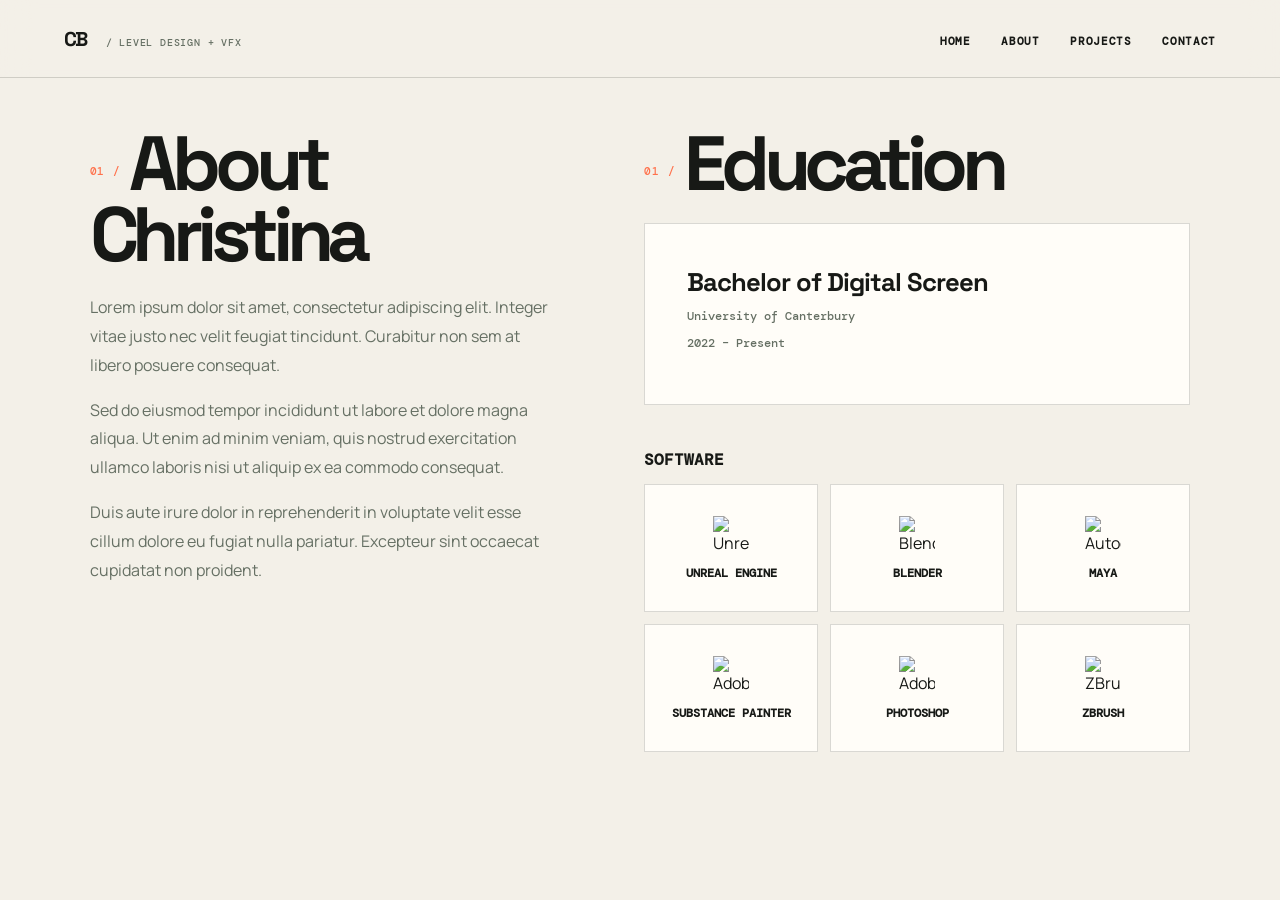
==== about.html @ 434b25e5 "Picture missing" ====
<!doctype html>
<html lang="en">
  <head>
    <meta charset="UTF-8" />
    <meta name="viewport" content="width=device-width, initial-scale=1.0" />
    <link rel="stylesheet" href="styles/portfolio.css" />
    <script src="scripts/portfolio.js" defer></script>
    <title>Christina Bercasio | About</title>
  </head>

  <body>
    <nav>
      <a href="index.html" class="logo">CB</a>
      <input type="checkbox" id="menu-toggle" />
      <label for="menu-toggle" class="menu-icon">
        <span></span>
        <span></span>
        <span></span>
      </label>
      <ul>
        <li><a href="index.html">Home</a></li>
        <li><a href="about.html">About</a></li>
        <li><a href="projects.html">Projects</a></li>
        <li><a href="contact.html">Contact</a></li>
      </ul>
    </nav>

    <!-- ABOUT SECTION -->
    <div class="full-page-section-layout" id="section-about">
      <div class="main-content-layout">
        <!-- The left column introduces Christina and her creative focus. -->
        <div class="descriptive-content-area about-bio reveal-right">
          <h2>About Christina</h2>
          <p>
            Lorem ipsum dolor sit amet, consectetur adipiscing elit. Integer vitae justo nec velit feugiat tincidunt. Curabitur non sem at libero posuere consequat.
          </p>
          <p>
            Sed do eiusmod tempor incididunt ut labore et dolore magna aliqua. Ut enim ad minim veniam, quis nostrud exercitation ullamco laboris nisi ut aliquip ex ea commodo consequat.
          </p>
          <p>
            Duis aute irure dolor in reprehenderit in voluptate velit esse cillum dolore eu fugiat nulla pariatur. Excepteur sint occaecat cupidatat non proident.
          </p>
        </div>

        <!-- The right column keeps Education above the software used in her practice. -->
        <div class="about-details">
          <div class="exp-page-container about-education">
            <h2 class="exp-page-title reveal">Education</h2>
            <div class="exp-page-item animate-on-scroll stagger-1">
              <div class="exp-header-section">
                <div class="exp-company-info">
                  <h2>Bachelor of Digital Screen</h2>
                  <p class="exp-org">University of Canterbury</p>
                  <p class="exp-period">2022 &ndash; Present</p>
                </div>
              </div>
            </div>
          </div>

          <div class="about-software descriptive-content-area reveal-right">
            <h3 class="stats-title about-tools-title">Software</h3>
            <div class="tech-grid about-tools-grid">
            <div class="tech-item animate-on-scroll stagger-1">
              <img src="https://cdn.jsdelivr.net/npm/simple-icons@latest/icons/unrealengine.svg" alt="Unreal Engine logo" />
              <span>Unreal Engine</span>
            </div>
            <div class="tech-item animate-on-scroll stagger-2">
              <img src="https://cdn.jsdelivr.net/npm/simple-icons@latest/icons/blender.svg" alt="Blender logo" />
              <span>Blender</span>
            </div>
            <div class="tech-item animate-on-scroll stagger-3">
              <img src="https://cdn.jsdelivr.net/gh/devicons/devicon/icons/maya/maya-original.svg" alt="Autodesk Maya logo" />
              <span>Maya</span>
            </div>
            <div class="tech-item animate-on-scroll stagger-4">
              <img src="https://www.adobe.com/cc-shared/assets/img/product-icons/svg/substance-3d-painter-64.svg" alt="Adobe Substance 3D Painter logo" />
              <span>Substance Painter</span>
            </div>
            <div class="tech-item animate-on-scroll stagger-5">
              <img src="https://cdn.jsdelivr.net/npm/simple-icons@latest/icons/adobephotoshop.svg" alt="Adobe Photoshop logo" />
              <span>Photoshop</span>
            </div>
            <div class="tech-item animate-on-scroll stagger-6">
              <img src="https://maxonassets.imgix.net/images/Products/ZBrush/ZBrush_Icon-1.svg" alt="ZBrush logo" />
              <span>ZBrush</span>
            </div>
            </div>
          </div>
        </div>
      </div>
    </div>
  </body>
</html>
---- styles/portfolio.css ----
/* These fonts separate expressive headings, readable body copy, and technical labels. */
@import url('https://fonts.googleapis.com/css2?family=DM+Mono:wght@400;500&family=Manrope:wght@400;500;600;700;800&family=Space+Grotesk:wght@400;500;600;700&display=swap');

/* Shared colors and font roles keep every page visually consistent. */
:root {
  --ink: #171916;
  --muted: #667064;
  --paper: #f3f0e8;
  --paper-deep: #e7e1d3;
  --line: rgba(23, 25, 22, 0.16);
  --lime: #c8ee70;
  --ember: #ff714b;
  --white: #fffdf8;
  --display: 'Space Grotesk', sans-serif;
  --body: 'Manrope', sans-serif;
  --mono: 'DM Mono', monospace;
}

* { box-sizing: border-box; }
html { scroll-behavior: smooth; background: var(--paper); }
body { margin: 0; background: var(--paper); color: var(--ink); font-family: var(--body); overflow-x: hidden; }
a { color: inherit; }
img { display: block; max-width: 100%; }

/* The fixed navigation keeps the portfolio identity available on every page. */
nav { height: 78px; padding: 0 clamp(22px, 5vw, 76px); position: fixed; inset: 0 0 auto; z-index: 20; display: flex; align-items: center; justify-content: space-between; background: rgba(243, 240, 232, .88); border-bottom: 1px solid var(--line); backdrop-filter: blur(16px); }
nav .logo { color: var(--ink); font: 700 1.25rem var(--display); letter-spacing: -.08em; text-decoration: none; }
nav .logo::after { content: ' /  LEVEL DESIGN + VFX'; margin-left: 12px; color: var(--muted); font: 500 .62rem var(--mono); letter-spacing: .08em; }
nav ul { display: flex; align-items: center; gap: clamp(16px, 2.4vw, 36px); margin: 0; padding: 0; list-style: none; }
nav ul a { position: relative; color: var(--ink); text-decoration: none; font: 600 .68rem var(--mono); letter-spacing: .06em; text-transform: uppercase; }
nav ul a::after { content: ''; position: absolute; left: 0; right: 100%; bottom: -7px; height: 2px; background: var(--ember); transition: right .25s ease; }
nav ul a:hover::after { right: 0; }
#menu-toggle, .menu-icon { display: none; }

/* Shared page spacing leaves room for the fixed nav and keeps sections readable. */
.full-page-section-layout { min-height: 100vh; width: 100%; padding: 128px clamp(22px, 7vw, 112px) 80px; position: relative; }
.main-content-layout { width: min(1180px, 100%); margin: 0 auto; display: flex; align-items: center; gap: clamp(32px, 7vw, 110px); }

/* The hero image and dark overlay keep the headline legible without hiding the artwork. */
#section-hero { min-height: 100svh; display: flex; align-items: flex-end; padding-bottom: clamp(160px, 23vh, 255px); color: #302047; background: linear-gradient(135deg, #bba2e7 0%, #d2b7f4 34%, #efc3e7 68%, #ffd1d5 100%); }
#section-hero .main-content-layout { align-items: center; }
.hero-copy { flex: 1 1 52%; max-width: 650px; }
.eyebrow, .kicker { color: var(--ember); font: 500 .7rem var(--mono); letter-spacing: .12em; text-transform: uppercase; }
.hero-copy h1 { margin: 18px 0 22px; color: var(--white); font: 700 clamp(3.8rem, 10vw, 9.5rem)/.86 var(--display); letter-spacing: -.09em; text-shadow: 0 3px 18px rgba(48, 32, 71, .22); }
.hero-copy h1 span { color: var(--white); }
.hero-copy p { max-width: 520px; margin: 0; color: rgba(255,253,248,.82); font-size: clamp(1rem, 1.6vw, 1.25rem); line-height: 1.65; }
.hero-meta { display: flex; gap: 12px; flex-wrap: wrap; margin-top: 34px; }
.social-link, .button-link { display: inline-flex; align-items: center; gap: 10px; padding: 13px 17px; border: 1px solid rgba(48, 32, 71, .34); color: #302047; text-decoration: none; font: 500 .68rem var(--mono); letter-spacing: .06em; text-transform: uppercase; background: #f4eee5; box-shadow: 0 6px 16px rgba(48, 32, 71, .12); transition: .25s ease; }
.social-link:hover, .button-link:hover { border-color: #302047; color: #302047; transform: translateY(-3px); background: #fffaf1; box-shadow: 0 9px 20px rgba(48, 32, 71, .18); }
.hero-index { margin-left: auto; padding-bottom: 8px; color: #302047; font: 500 .68rem var(--mono); writing-mode: vertical-rl; letter-spacing: .1em; text-decoration: none; transition: color .25s ease, transform .25s ease; }
.hero-index:hover { color: var(--white); transform: translateY(4px); }
.hero-portrait { flex: 0 1 clamp(280px, 34vw, 470px); aspect-ratio: 4 / 5; display: grid; place-items: center; border: 1px solid rgba(255, 253, 248, .7); background: var(--white); color: var(--muted); font: 500 .68rem var(--mono); letter-spacing: .08em; text-transform: uppercase; }

/* This section turns the homepage scroll into a visual index of the portfolio pages. */
.home-explore { padding: clamp(80px, 12vw, 150px) clamp(22px, 7vw, 112px); background: var(--paper); }
.home-explore-heading { width: min(1180px, 100%); margin: 0 auto 42px; }
.home-explore-heading h2 { margin: 12px 0; color: var(--ink); font: 700 clamp(2.6rem, 6vw, 6rem)/.9 var(--display); letter-spacing: -.08em; }
.home-explore-heading > p:last-child { max-width: 430px; margin: 0; color: var(--muted); line-height: 1.7; }
.home-page-grid { width: min(1180px, 100%); margin: 0 auto; display: grid; grid-template-columns: repeat(12, 1fr); grid-auto-rows: 250px; gap: 14px; }
.home-page-card { position: relative; grid-column: span 4; overflow: hidden; min-width: 0; background: var(--ink); color: var(--white); text-decoration: none; }
.home-page-card-large { grid-column: span 8; grid-row: span 2; }
.home-page-card-wide { grid-column: span 8; }
.home-page-card::after { content: ''; position: absolute; inset: 0; background: linear-gradient(180deg, transparent 30%, rgba(12, 15, 11, .9)); }
.home-page-card img { width: 100%; height: 100%; object-fit: cover; transition: transform .6s cubic-bezier(.2, .7, .2, 1), filter .3s ease; }
.home-page-card:hover img { transform: scale(1.06); filter: saturate(1.12); }
.home-page-card-copy { position: absolute; right: 24px; bottom: 22px; left: 24px; z-index: 1; display: flex; flex-direction: column; gap: 5px; }
.home-page-card-copy small, .home-page-card-copy em { color: var(--lime); font: 500 .64rem var(--mono); letter-spacing: .08em; text-transform: uppercase; font-style: normal; }
.home-page-card-copy strong { font: 700 clamp(1.5rem, 3vw, 3.2rem)/.95 var(--display); letter-spacing: -.06em; }
.home-page-card-copy em { color: rgba(255,253,248,.72); }

#section-about, #section-tech-stack, #section-contact, #section-projects { background: var(--paper); }
#section-about .main-content-layout { align-items: flex-start; }
.descriptive-content-area { width: min(760px, 100%); }
.descriptive-content-area h2, .exp-page-title, .main-title { margin: 0 0 24px; color: var(--ink); font: 700 clamp(2.5rem, 6vw, 5.8rem)/.92 var(--display); letter-spacing: -.08em; }
.descriptive-content-area p { max-width: 680px; color: var(--muted); font-size: 1rem; line-height: 1.8; }
.descriptive-content-area h2::before, .exp-page-title::before, .main-title::before { content: '01 / '; color: var(--ember); font: 500 .7rem var(--mono); letter-spacing: .08em; vertical-align: middle; }
.exp-page-container, .contact-container { width: min(1080px, 100%); margin: 0 auto; }
.exp-page-item, .project-item, .tech-item, .contact-methods { background: var(--white); border: 1px solid var(--line); }
.exp-page-item, .project-item { padding: clamp(22px, 4vw, 42px); margin-top: 18px; }
.exp-company-info h2, .project-header h3 { margin: 0 0 9px; font: 700 clamp(1.25rem, 2vw, 2rem) var(--display); letter-spacing: -.04em; }
.exp-org, .exp-period, .exp-location, .project-meta, .project-link, .project-link-disabled { color: var(--muted); font: 500 .72rem var(--mono); }
.exp-list, .project-list { padding-left: 18px; color: var(--muted); line-height: 1.75; }
.project-image-container { max-height: 370px; overflow: hidden; margin: -42px -42px 28px; }
.project-image { width: 100%; height: 370px; object-fit: cover; }
.project-link { color: var(--ember); text-decoration: none; }
.project-skills { display: flex; flex-wrap: wrap; gap: 8px; margin-top: 22px; }
.skill-badge { padding: 7px 10px; background: var(--paper-deep); color: var(--ink); font: 500 .62rem var(--mono); text-transform: uppercase; }
.tabs-container { display: flex; gap: 8px; margin: 30px 0 22px; border-bottom: 1px solid var(--line); }
.tab-btn { padding: 12px 0; margin-right: 22px; border: 0; border-bottom: 2px solid transparent; background: transparent; color: var(--muted); cursor: pointer; font: 500 .7rem var(--mono); text-transform: uppercase; }
.tab-btn.active { border-color: var(--ember); color: var(--ink); }
.tab-content { display: none; }
.tab-content.active { display: block; }

/* Tool cards use a shared grid so the About and Toolkit pages stay aligned. */
.tech-grid { display: grid; grid-template-columns: repeat(auto-fit, minmax(150px, 1fr)); gap: 12px; }
.tech-item { min-height: 150px; padding: 20px; display: flex; flex-direction: column; justify-content: center; align-items: center; gap: 14px; text-align: center; }
.tech-item img { width: 42px; height: 42px; object-fit: contain; }
.tech-item span { font: 600 .72rem var(--mono); text-transform: uppercase; }
.about-tools-title { margin: 34px 0 14px; }
.toolkit-heading { margin: 34px 0 14px; }
.about-tools-grid { grid-template-columns: repeat(3, minmax(0, 1fr)); }
.about-tools-grid .tech-item { min-height: 128px; padding: 14px 10px; }
.about-tools-grid .tech-item img { width: 36px; height: 36px; }
.about-bio { flex: 1 1 46%; max-width: 560px; margin: 0; }
.about-details { flex: 1 1 54%; min-width: 0; }
.about-education { width: 100%; }
.about-software { width: 100%; margin-top: 44px; }
.contact-container { text-align: left; }
.contact-methods { display: flex; flex-wrap: wrap; gap: 18px; padding: 20px; margin: 28px 0; }
.method-item { display: flex; align-items: center; gap: 10px; }
.method-item a { color: var(--ink); text-decoration: none; font: 500 .74rem var(--mono); }
.contact-icon { width: 20px; height: 20px; color: var(--ember); }
.stats-title { color: var(--ink); font: 600 1rem var(--mono); text-transform: uppercase; }

/* The gallery gives the project images the visual priority they deserve. */
.gallery-container { width: min(1180px, 100%); margin: 0 auto; }
.gallery-heading { max-width: 760px; margin-bottom: 42px; }
.gallery-heading .exp-page-title { margin-bottom: 18px; }
.gallery-intro { max-width: 590px; margin: 0; color: var(--muted); line-height: 1.75; }
.project-gallery { display: grid; grid-template-columns: repeat(12, 1fr); grid-auto-rows: 220px; gap: 14px; }
.gallery-card { position: relative; min-width: 0; padding: 0; overflow: hidden; border: 0; background: var(--ink); cursor: pointer; text-align: left; }
.gallery-card::after { content: ''; position: absolute; inset: 0; background: linear-gradient(180deg, transparent 48%, rgba(12, 15, 11, .82)); transition: background .3s ease; }
.gallery-card:hover::after { background: linear-gradient(180deg, rgba(200, 238, 112, .08), rgba(12, 15, 11, .86)); }
.gallery-card img { width: 100%; height: 100%; object-fit: cover; transition: transform .6s cubic-bezier(.2, .7, .2, 1), filter .3s ease; }
.gallery-card:hover img { transform: scale(1.06); filter: saturate(1.12); }
.gallery-card-wide { grid-column: span 7; }
.gallery-card-tall { grid-column: span 5; grid-row: span 2; }
.gallery-card-standard { grid-column: span 7; }
.gallery-card-label { position: absolute; right: 20px; bottom: 18px; left: 20px; z-index: 1; color: var(--white); font: 500 .72rem var(--mono); letter-spacing: .06em; text-transform: uppercase; }
.kingdom-card { grid-column: 1 / -1; display: grid; grid-template-columns: 1.15fr 1fr 1fr; grid-template-rows: 220px 220px; gap: 5px; padding: 5px; }
.kingdom-card::after { z-index: 2; pointer-events: none; }
.kingdom-image { display: block; min-width: 0; min-height: 0; overflow: hidden; }
.kingdom-image img { width: 100%; height: 100%; object-fit: cover; }
.kingdom-image-one { grid-row: span 2; }
.kingdom-image-four { grid-column: span 2; }
.kingdom-card .gallery-card-label { bottom: 24px; }
.gallery-modal[hidden] { display: none; }
.gallery-modal { position: fixed; inset: 0; z-index: 50; display: grid; place-items: center; padding: 24px; }
.gallery-modal-backdrop { position: absolute; inset: 0; background: rgba(15, 18, 14, .78); backdrop-filter: blur(8px); }
.gallery-modal-card { position: relative; z-index: 1; display: grid; grid-template-columns: minmax(0, 1.4fr) minmax(240px, .6fr); width: min(1080px, 100%); max-height: min(760px, 90vh); overflow: auto; background: var(--white); box-shadow: 0 24px 80px rgba(0, 0, 0, .3); animation: modal-rise .35s ease-out both; }
.gallery-carousel { position: relative; min-height: 380px; background: var(--ink); }
.gallery-carousel > img { width: 100%; height: 100%; min-height: 380px; object-fit: cover; }
.carousel-image-changing { animation: carousel-slide .42s ease both; }
.gallery-carousel-control { position: absolute; top: 50%; z-index: 2; display: grid; width: 42px; height: 42px; place-items: center; border: 1px solid rgba(255, 253, 248, .6); background: rgba(15, 18, 14, .6); color: var(--white); cursor: pointer; font-size: 1.4rem; transform: translateY(-50%); transition: background .2s ease, color .2s ease; }
.gallery-carousel-control:hover { background: var(--lime); color: var(--ink); }
.gallery-carousel-prev { left: 18px; }
.gallery-carousel-next { right: 18px; }
.gallery-carousel-counter { position: absolute; right: 18px; bottom: 16px; left: 18px; z-index: 2; color: var(--white); font: 500 .68rem var(--mono); text-align: center; }
.gallery-modal-copy { align-self: center; padding: 42px; }
.gallery-modal-copy h2 { margin: 14px 0; color: var(--ink); font: 700 clamp(2rem, 4vw, 3.8rem)/.95 var(--display); letter-spacing: -.07em; }
.gallery-modal-copy p:last-child { color: var(--muted); line-height: 1.8; }
.gallery-modal-close { position: absolute; top: 14px; right: 16px; z-index: 2; width: 38px; height: 38px; border: 1px solid var(--line); background: rgba(255, 253, 248, .9); color: var(--ink); cursor: pointer; font-size: 1.6rem; line-height: 1; }
@keyframes modal-rise { from { opacity: 0; transform: translateY(18px) scale(.98); } to { opacity: 1; transform: none; } }
@keyframes carousel-slide { from { opacity: .2; transform: translateX(24px) scale(.98); } to { opacity: 1; transform: translateX(0) scale(1); } }

@media (prefers-reduced-motion: reduce) {
  .carousel-image-changing { animation: none; }
}

/* Content starts subtly hidden, then becomes visible when JavaScript adds .active. */
.animate-on-scroll, [class*='reveal'] { opacity: 0; transform: translateY(18px); transition: opacity .65s ease, transform .65s ease; }
.animate-on-scroll.active, [class*='reveal'].active { opacity: 1; transform: none; }
.fade-in-up { animation: rise .8s .15s both ease-out; }
@keyframes rise { from { opacity: 0; transform: translateY(22px); } to { opacity: 1; transform: none; } }

/* On small screens the nav becomes a menu and dense grids become easier to scan. */
@media (max-width: 760px) {
  nav { height: 68px; }
  nav .logo::after { content: ' / LEVEL DESIGN\A + VISUAL EFFECTS ARTIST'; display: inline-block; margin-left: 8px; color: var(--muted); font: 500 .48rem/1.35 var(--mono); letter-spacing: .04em; vertical-align: middle; white-space: pre; }
  .menu-icon { display: flex; flex-direction: column; gap: 5px; cursor: pointer; }
  .menu-icon span { width: 25px; height: 2px; background: var(--ink); transition: transform .3s ease, opacity .2s ease; }
  nav ul { position: absolute; top: 68px; left: 0; right: 0; display: flex; flex-direction: column; align-items: flex-start; gap: 0; max-height: 0; padding: 0 22px; overflow: hidden; background: var(--paper); border-bottom: 1px solid transparent; opacity: 0; transform: translateY(-12px); transition: max-height .4s ease, padding .4s ease, opacity .3s ease, transform .4s ease, border-color .3s ease; }
  nav ul li { width: 100%; padding: 10px 0; opacity: 0; transform: translateY(-8px); transition: opacity .25s ease, transform .25s ease; }
  nav ul li:nth-child(1) { transition-delay: .04s; }
  nav ul li:nth-child(2) { transition-delay: .08s; }
  nav ul li:nth-child(3) { transition-delay: .12s; }
  nav ul li:nth-child(4) { transition-delay: .16s; }
  #menu-toggle:checked ~ .menu-icon span:nth-child(1) { transform: translateY(7px) rotate(45deg); }
  #menu-toggle:checked ~ .menu-icon span:nth-child(2) { opacity: 0; }
  #menu-toggle:checked ~ .menu-icon span:nth-child(3) { transform: translateY(-7px) rotate(-45deg); }
  #menu-toggle:checked ~ ul { max-height: 360px; padding: 20px 22px 26px; border-color: var(--line); opacity: 1; transform: translateY(0); }
  #menu-toggle:checked ~ ul li { opacity: 1; transform: translateY(0); }
  .full-page-section-layout { padding: 106px 22px 54px; }
  #section-hero { padding-bottom: 140px; background-position: 64% center; }
  #section-hero .main-content-layout { align-items: flex-start; }
  .main-content-layout { flex-direction: column; align-items: flex-start; }
  #section-about .main-content-layout { flex-direction: column; }
  .about-bio, .about-details { width: 100%; max-width: none; }
  .hero-copy h1 { font-size: clamp(3.5rem, 17vw, 6rem); }
  .hero-portrait { width: min(100%, 340px); align-self: center; }
  .hero-index { display: inline-block; margin: 24px 0 0; padding: 0; writing-mode: horizontal-tb; }
  .home-explore { padding-top: 80px; }
  .home-page-grid { grid-template-columns: 1fr 1fr; grid-auto-rows: 190px; }
  .home-page-card, .home-page-card-large, .home-page-card-wide { grid-column: span 2; grid-row: span 1; }
  .home-page-card-copy { right: 18px; bottom: 17px; left: 18px; }
  .about-tools-grid { grid-template-columns: repeat(2, minmax(0, 1fr)); width: 100%; }
  .project-gallery { grid-template-columns: 1fr 1fr; grid-auto-rows: 170px; }
  .kingdom-card { grid-template-columns: 1fr 1fr; grid-template-rows: 170px 170px 170px; }
  .kingdom-image-one { grid-row: span 2; }
  .kingdom-image-four { grid-column: span 2; }
  .gallery-modal-card { grid-template-columns: 1fr; max-height: 90vh; }
  .gallery-carousel { min-height: 230px; }
  .gallery-carousel > img { min-height: 230px; max-height: 48vh; }
  .gallery-modal-copy { padding: 26px; }
  .project-image-container { margin: -22px -22px 24px; }
  .project-image { height: 230px; }
  .exp-page-item, .project-item { padding: 22px; }
}

/* Mobile entrance motion keeps the hero feeling intentional without changing desktop layout. */
@media (max-width: 760px) and (prefers-reduced-motion: no-preference) {
  .hero-portrait { animation: mobile-rise .7s .08s both ease-out; }
  .hero-copy { animation: mobile-rise .7s .18s both ease-out; }
  .hero-index { animation: mobile-rise .7s .34s both ease-out; }
  @keyframes mobile-rise {
    from { opacity: 0; transform: translateY(18px); }
    to { opacity: 1; transform: none; }
  }
}
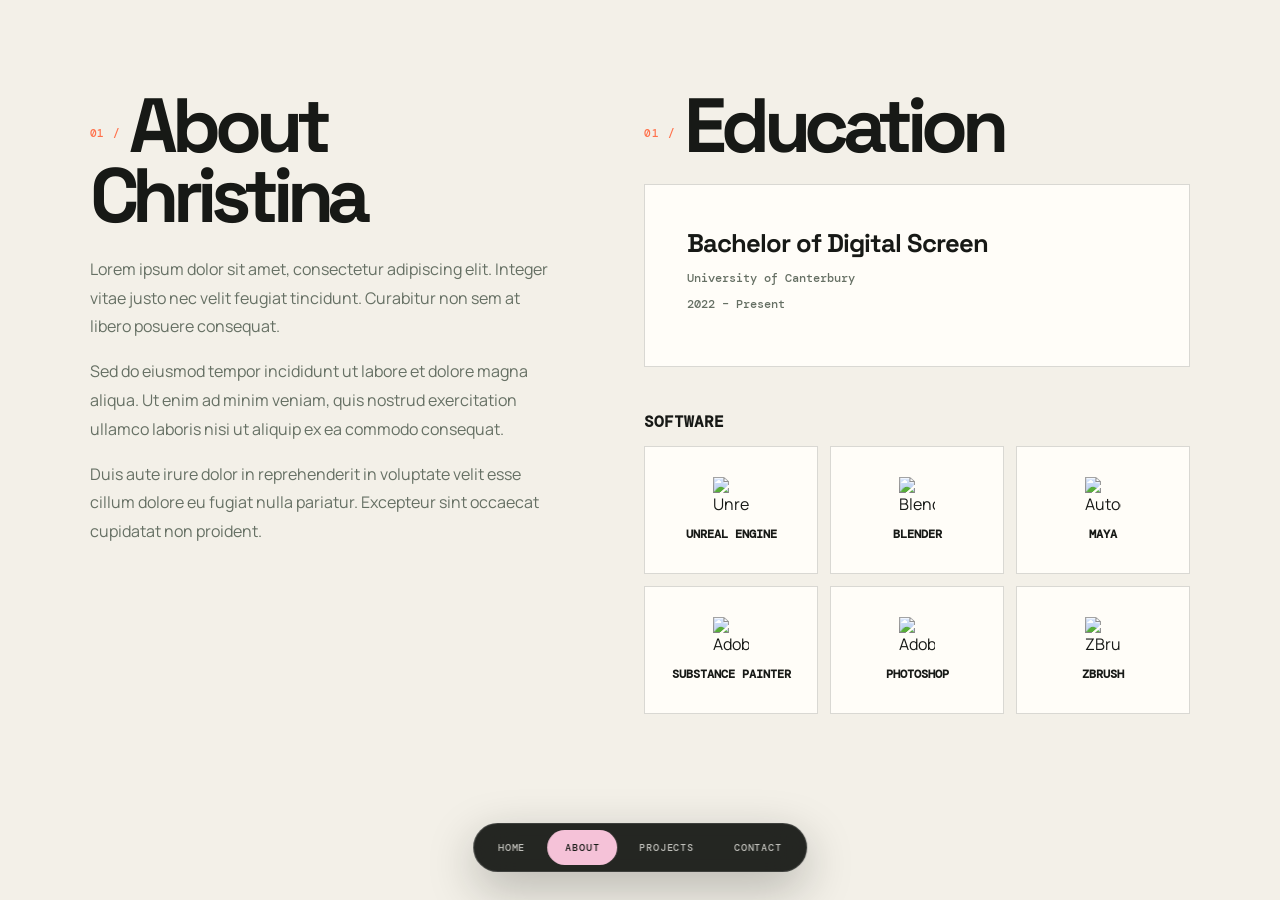
==== commit 237c255c: "REDESIGN THE NAVIGATION" ====
--- a/about.html
+++ b/about.html
@@ -9,23 +9,6 @@
   </head>
 
   <body>
-    <nav>
-      <a href="index.html" class="logo">CB</a>
-      <input type="checkbox" id="menu-toggle" />
-      <label for="menu-toggle" class="menu-icon">
-        <span></span>
-        <span></span>
-        <span></span>
-      </label>
-      <ul>
-        <li><a href="index.html">Home</a></li>
-        <li><a href="about.html">About</a></li>
-        <li><a href="projects.html">Projects</a></li>
-        <li><a href="contact.html">Contact</a></li>
-      </ul>
-    </nav>
-
-    <!-- ABOUT SECTION -->
     <div class="full-page-section-layout" id="section-about">
       <div class="main-content-layout">
         <!-- The left column introduces Christina and her creative focus. -->
@@ -89,5 +72,12 @@
         </div>
       </div>
     </div>
+
+    <nav class="bottom-nav" aria-label="Primary navigation">
+      <a href="index.html">Home</a>
+      <a href="about.html" class="is-active" aria-current="page">About</a>
+      <a href="projects.html">Projects</a>
+      <a href="contact.html">Contact</a>
+    </nav>
   </body>
 </html>
--- a/styles/portfolio.css
+++ b/styles/portfolio.css
@@ -9,6 +9,7 @@
   --paper-deep: #e7e1d3;
   --line: rgba(23, 25, 22, 0.16);
   --lime: #c8ee70;
+  --blush: #f5c2d8;
   --ember: #ff714b;
   --white: #fffdf8;
   --display: 'Space Grotesk', sans-serif;
@@ -22,18 +23,15 @@
 a { color: inherit; }
 img { display: block; max-width: 100%; }
 
-/* The fixed navigation keeps the portfolio identity available on every page. */
-nav { height: 78px; padding: 0 clamp(22px, 5vw, 76px); position: fixed; inset: 0 0 auto; z-index: 20; display: flex; align-items: center; justify-content: space-between; background: rgba(243, 240, 232, .88); border-bottom: 1px solid var(--line); backdrop-filter: blur(16px); }
-nav .logo { color: var(--ink); font: 700 1.25rem var(--display); letter-spacing: -.08em; text-decoration: none; }
-nav .logo::after { content: ' /  LEVEL DESIGN + VFX'; margin-left: 12px; color: var(--muted); font: 500 .62rem var(--mono); letter-spacing: .08em; }
-nav ul { display: flex; align-items: center; gap: clamp(16px, 2.4vw, 36px); margin: 0; padding: 0; list-style: none; }
-nav ul a { position: relative; color: var(--ink); text-decoration: none; font: 600 .68rem var(--mono); letter-spacing: .06em; text-transform: uppercase; }
-nav ul a::after { content: ''; position: absolute; left: 0; right: 100%; bottom: -7px; height: 2px; background: var(--ember); transition: right .25s ease; }
-nav ul a:hover::after { right: 0; }
-#menu-toggle, .menu-icon { display: none; }
+/* Floating navigation sits at the bottom center so the artwork stays unobstructed. */
+.bottom-nav { position: fixed; bottom: clamp(16px, 3vw, 28px); left: 50%; z-index: 40; display: flex; align-items: center; gap: 4px; padding: 6px; background: rgba(23, 25, 22, .94); border: 1px solid rgba(255, 253, 248, .12); border-radius: 999px; box-shadow: 0 16px 48px rgba(23, 25, 22, .28); backdrop-filter: blur(18px); transform: translateX(-50%); }
+.bottom-nav a { padding: 11px 18px; border-radius: 999px; color: rgba(255, 253, 248, .72); text-decoration: none; font: 500 .64rem var(--mono); letter-spacing: .08em; text-transform: uppercase; transition: background .22s ease, color .22s ease; }
+.bottom-nav a:hover { color: var(--white); background: rgba(255, 253, 248, .08); }
+.bottom-nav a.is-active, .bottom-nav a.is-active:hover { background: var(--blush); color: var(--ink); }
+.bottom-nav a:focus-visible { outline: 2px solid var(--blush); outline-offset: 3px; }
 
 /* Shared page spacing leaves room for the fixed nav and keeps sections readable. */
-.full-page-section-layout { min-height: 100vh; width: 100%; padding: 128px clamp(22px, 7vw, 112px) 80px; position: relative; }
+.full-page-section-layout { min-height: 100vh; width: 100%; padding: clamp(56px, 7vw, 104px) clamp(22px, 7vw, 112px) 140px; position: relative; }
 .main-content-layout { width: min(1180px, 100%); margin: 0 auto; display: flex; align-items: center; gap: clamp(32px, 7vw, 110px); }
 
 /* The hero image and dark overlay keep the headline legible without hiding the artwork. */
@@ -44,15 +42,12 @@
 .hero-copy h1 { margin: 18px 0 22px; color: var(--white); font: 700 clamp(3.8rem, 10vw, 9.5rem)/.86 var(--display); letter-spacing: -.09em; text-shadow: 0 3px 18px rgba(48, 32, 71, .22); }
 .hero-copy h1 span { color: var(--white); }
 .hero-copy p { max-width: 520px; margin: 0; color: rgba(255,253,248,.82); font-size: clamp(1rem, 1.6vw, 1.25rem); line-height: 1.65; }
-.hero-meta { display: flex; gap: 12px; flex-wrap: wrap; margin-top: 34px; }
-.social-link, .button-link { display: inline-flex; align-items: center; gap: 10px; padding: 13px 17px; border: 1px solid rgba(48, 32, 71, .34); color: #302047; text-decoration: none; font: 500 .68rem var(--mono); letter-spacing: .06em; text-transform: uppercase; background: #f4eee5; box-shadow: 0 6px 16px rgba(48, 32, 71, .12); transition: .25s ease; }
-.social-link:hover, .button-link:hover { border-color: #302047; color: #302047; transform: translateY(-3px); background: #fffaf1; box-shadow: 0 9px 20px rgba(48, 32, 71, .18); }
 .hero-index { margin-left: auto; padding-bottom: 8px; color: #302047; font: 500 .68rem var(--mono); writing-mode: vertical-rl; letter-spacing: .1em; text-decoration: none; transition: color .25s ease, transform .25s ease; }
 .hero-index:hover { color: var(--white); transform: translateY(4px); }
 .hero-portrait { flex: 0 1 clamp(280px, 34vw, 470px); aspect-ratio: 4 / 5; display: grid; place-items: center; border: 1px solid rgba(255, 253, 248, .7); background: var(--white); color: var(--muted); font: 500 .68rem var(--mono); letter-spacing: .08em; text-transform: uppercase; }
 
 /* This section turns the homepage scroll into a visual index of the portfolio pages. */
-.home-explore { padding: clamp(80px, 12vw, 150px) clamp(22px, 7vw, 112px); background: var(--paper); }
+.home-explore { padding: clamp(80px, 12vw, 150px) clamp(22px, 7vw, 112px) 140px; background: var(--paper); }
 .home-explore-heading { width: min(1180px, 100%); margin: 0 auto 42px; }
 .home-explore-heading h2 { margin: 12px 0; color: var(--ink); font: 700 clamp(2.6rem, 6vw, 6rem)/.9 var(--display); letter-spacing: -.08em; }
 .home-explore-heading > p:last-child { max-width: 430px; margin: 0; color: var(--muted); line-height: 1.7; }
@@ -127,13 +122,18 @@
 .gallery-card-tall { grid-column: span 5; grid-row: span 2; }
 .gallery-card-standard { grid-column: span 7; }
 .gallery-card-label { position: absolute; right: 20px; bottom: 18px; left: 20px; z-index: 1; color: var(--white); font: 500 .72rem var(--mono); letter-spacing: .06em; text-transform: uppercase; }
-.kingdom-card { grid-column: 1 / -1; display: grid; grid-template-columns: 1.15fr 1fr 1fr; grid-template-rows: 220px 220px; gap: 5px; padding: 5px; }
-.kingdom-card::after { z-index: 2; pointer-events: none; }
-.kingdom-image { display: block; min-width: 0; min-height: 0; overflow: hidden; }
-.kingdom-image img { width: 100%; height: 100%; object-fit: cover; }
-.kingdom-image-one { grid-row: span 2; }
-.kingdom-image-four { grid-column: span 2; }
-.kingdom-card .gallery-card-label { bottom: 24px; }
+.kingdom-card { grid-column: 1 / -1; display: grid; grid-template-columns: .82fr 1.18fr; min-height: 430px; padding: 0; border: 1px solid rgba(23, 25, 22, .18); background: #e7e1d3; cursor: pointer; transition: transform .35s ease, box-shadow .35s ease; }
+.kingdom-card:hover { transform: translateY(-5px); box-shadow: 12px 14px 0 rgba(107, 49, 94, .16); }
+.kingdom-card::after { z-index: 2; pointer-events: none; background: linear-gradient(180deg, transparent 38%, rgba(23, 25, 22, .2)); }
+.kingdom-card::after { display: none; }
+.kingdom-feature-image { grid-column: 2; display: block; min-width: 0; overflow: hidden; }
+.kingdom-feature-image img { width: 100%; height: 100%; object-fit: cover; transition: transform .6s cubic-bezier(.2, .7, .2, 1); }
+.kingdom-card:hover .kingdom-feature-image img { transform: scale(1.04); }
+.kingdom-card-info { position: static; grid-column: 1; grid-row: 1; display: flex; min-width: 0; flex-direction: column; align-items: flex-start; justify-content: center; gap: 14px; padding: clamp(26px, 5vw, 64px); background: #e7e1d3; color: #302047; text-align: left; transform: none; pointer-events: none; box-shadow: none; }
+.kingdom-card-info > span { color: #a34f68; font: 500 .62rem var(--mono); letter-spacing: .12em; }
+.kingdom-card-info strong { font: 700 clamp(2.2rem, 5vw, 5.2rem)/.86 var(--display); letter-spacing: -.08em; }
+.kingdom-card-info em { display: inline-flex; gap: 8px; align-items: center; color: var(--muted); font: 500 .64rem var(--mono); letter-spacing: .08em; text-transform: uppercase; font-style: normal; }
+.kingdom-card-info b { display: grid; width: 20px; height: 20px; place-items: center; border: 1px solid var(--line); font-size: .9rem; font-weight: 400; }
 .gallery-modal[hidden] { display: none; }
 .gallery-modal { position: fixed; inset: 0; z-index: 50; display: grid; place-items: center; padding: 24px; }
 .gallery-modal-backdrop { position: absolute; inset: 0; background: rgba(15, 18, 14, .78); backdrop-filter: blur(8px); }
@@ -165,22 +165,7 @@
 
 /* On small screens the nav becomes a menu and dense grids become easier to scan. */
 @media (max-width: 760px) {
-  nav { height: 68px; }
-  nav .logo::after { content: ' / LEVEL DESIGN\A + VISUAL EFFECTS ARTIST'; display: inline-block; margin-left: 8px; color: var(--muted); font: 500 .48rem/1.35 var(--mono); letter-spacing: .04em; vertical-align: middle; white-space: pre; }
-  .menu-icon { display: flex; flex-direction: column; gap: 5px; cursor: pointer; }
-  .menu-icon span { width: 25px; height: 2px; background: var(--ink); transition: transform .3s ease, opacity .2s ease; }
-  nav ul { position: absolute; top: 68px; left: 0; right: 0; display: flex; flex-direction: column; align-items: flex-start; gap: 0; max-height: 0; padding: 0 22px; overflow: hidden; background: var(--paper); border-bottom: 1px solid transparent; opacity: 0; transform: translateY(-12px); transition: max-height .4s ease, padding .4s ease, opacity .3s ease, transform .4s ease, border-color .3s ease; }
-  nav ul li { width: 100%; padding: 10px 0; opacity: 0; transform: translateY(-8px); transition: opacity .25s ease, transform .25s ease; }
-  nav ul li:nth-child(1) { transition-delay: .04s; }
-  nav ul li:nth-child(2) { transition-delay: .08s; }
-  nav ul li:nth-child(3) { transition-delay: .12s; }
-  nav ul li:nth-child(4) { transition-delay: .16s; }
-  #menu-toggle:checked ~ .menu-icon span:nth-child(1) { transform: translateY(7px) rotate(45deg); }
-  #menu-toggle:checked ~ .menu-icon span:nth-child(2) { opacity: 0; }
-  #menu-toggle:checked ~ .menu-icon span:nth-child(3) { transform: translateY(-7px) rotate(-45deg); }
-  #menu-toggle:checked ~ ul { max-height: 360px; padding: 20px 22px 26px; border-color: var(--line); opacity: 1; transform: translateY(0); }
-  #menu-toggle:checked ~ ul li { opacity: 1; transform: translateY(0); }
-  .full-page-section-layout { padding: 106px 22px 54px; }
+  .full-page-section-layout { padding: 64px 22px 120px; }
   #section-hero { padding-bottom: 140px; background-position: 64% center; }
   #section-hero .main-content-layout { align-items: flex-start; }
   .main-content-layout { flex-direction: column; align-items: flex-start; }
@@ -195,9 +180,10 @@
   .home-page-card-copy { right: 18px; bottom: 17px; left: 18px; }
   .about-tools-grid { grid-template-columns: repeat(2, minmax(0, 1fr)); width: 100%; }
   .project-gallery { grid-template-columns: 1fr 1fr; grid-auto-rows: 170px; }
-  .kingdom-card { grid-template-columns: 1fr 1fr; grid-template-rows: 170px 170px 170px; }
-  .kingdom-image-one { grid-row: span 2; }
-  .kingdom-image-four { grid-column: span 2; }
+  .kingdom-card { grid-template-columns: 1fr; min-height: 0; }
+  .kingdom-card-info { grid-column: 1; grid-row: 1; min-height: 250px; padding: 28px 24px; }
+  .kingdom-feature-image { grid-column: 1; grid-row: 2; height: 250px; }
+  .kingdom-card-info strong { font-size: clamp(1.7rem, 9vw, 3rem); }
   .gallery-modal-card { grid-template-columns: 1fr; max-height: 90vh; }
   .gallery-carousel { min-height: 230px; }
   .gallery-carousel > img { min-height: 230px; max-height: 48vh; }
@@ -205,6 +191,8 @@
   .project-image-container { margin: -22px -22px 24px; }
   .project-image { height: 230px; }
   .exp-page-item, .project-item { padding: 22px; }
+  .bottom-nav { right: 14px; bottom: 14px; left: 14px; justify-content: space-between; transform: none; }
+  .bottom-nav a { flex: 1; padding: 11px 6px; text-align: center; font-size: .58rem; letter-spacing: .06em; }
 }
 
 /* Mobile entrance motion keeps the hero feeling intentional without changing desktop layout. */
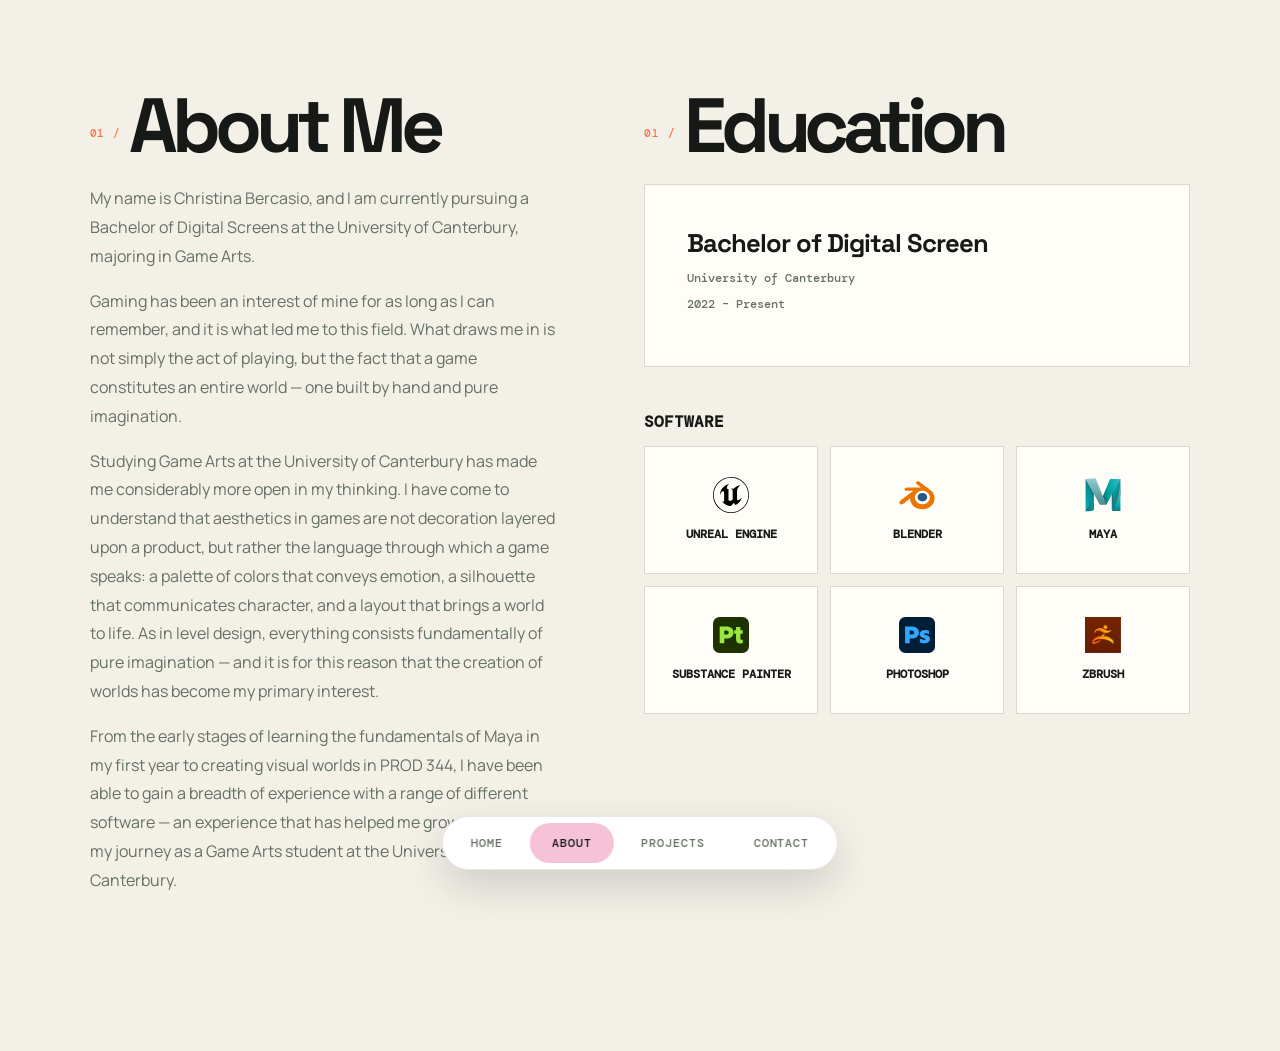
==== commit 561ce8a9: "Latest" ====
--- a/about.html
+++ b/about.html
@@ -13,15 +13,18 @@
       <div class="main-content-layout">
         <!-- The left column introduces Christina and her creative focus. -->
         <div class="descriptive-content-area about-bio reveal-right">
-          <h2>About Christina</h2>
+          <h2>About Me</h2>
           <p>
-            Lorem ipsum dolor sit amet, consectetur adipiscing elit. Integer vitae justo nec velit feugiat tincidunt. Curabitur non sem at libero posuere consequat.
+            My name is Christina Bercasio, and I am currently pursuing a Bachelor of Digital Screens at the University of Canterbury, majoring in Game Arts.
           </p>
           <p>
-            Sed do eiusmod tempor incididunt ut labore et dolore magna aliqua. Ut enim ad minim veniam, quis nostrud exercitation ullamco laboris nisi ut aliquip ex ea commodo consequat.
+            Gaming has been an interest of mine for as long as I can remember, and it is what led me to this field. What draws me in is not simply the act of playing, but the fact that a game constitutes an entire world — one built by hand and pure imagination.
           </p>
           <p>
-            Duis aute irure dolor in reprehenderit in voluptate velit esse cillum dolore eu fugiat nulla pariatur. Excepteur sint occaecat cupidatat non proident.
+            Studying Game Arts at the University of Canterbury has made me considerably more open in my thinking. I have come to understand that aesthetics in games are not decoration layered upon a product, but rather the language through which a game speaks: a palette of colors that conveys emotion, a silhouette that communicates character, and a layout that brings a world to life. As in level design, everything consists fundamentally of pure imagination — and it is for this reason that the creation of worlds has become my primary interest.
+          </p>
+          <p>
+            From the early stages of learning the fundamentals of Maya in my first year to creating visual worlds in PROD 344, I have been able to gain a breadth of experience with a range of different software — an experience that has helped me grow throughout my journey as a Game Arts student at the University of Canterbury.
           </p>
         </div>
 
@@ -40,33 +43,33 @@
             </div>
           </div>
 
-          <div class="about-software descriptive-content-area reveal-right">
+          <div class="about-software descriptive-content-area">
             <h3 class="stats-title about-tools-title">Software</h3>
             <div class="tech-grid about-tools-grid">
-            <div class="tech-item animate-on-scroll stagger-1">
-              <img src="https://cdn.jsdelivr.net/npm/simple-icons@latest/icons/unrealengine.svg" alt="Unreal Engine logo" />
-              <span>Unreal Engine</span>
-            </div>
-            <div class="tech-item animate-on-scroll stagger-2">
-              <img src="https://cdn.jsdelivr.net/npm/simple-icons@latest/icons/blender.svg" alt="Blender logo" />
-              <span>Blender</span>
-            </div>
-            <div class="tech-item animate-on-scroll stagger-3">
-              <img src="https://cdn.jsdelivr.net/gh/devicons/devicon/icons/maya/maya-original.svg" alt="Autodesk Maya logo" />
-              <span>Maya</span>
-            </div>
-            <div class="tech-item animate-on-scroll stagger-4">
-              <img src="https://www.adobe.com/cc-shared/assets/img/product-icons/svg/substance-3d-painter-64.svg" alt="Adobe Substance 3D Painter logo" />
-              <span>Substance Painter</span>
-            </div>
-            <div class="tech-item animate-on-scroll stagger-5">
-              <img src="https://cdn.jsdelivr.net/npm/simple-icons@latest/icons/adobephotoshop.svg" alt="Adobe Photoshop logo" />
-              <span>Photoshop</span>
-            </div>
-            <div class="tech-item animate-on-scroll stagger-6">
-              <img src="https://maxonassets.imgix.net/images/Products/ZBrush/ZBrush_Icon-1.svg" alt="ZBrush logo" />
-              <span>ZBrush</span>
-            </div>
+              <div class="tech-item">
+                <img src="images/software/unreal-engine.svg" alt="Unreal Engine" />
+                <span>Unreal Engine</span>
+              </div>
+              <div class="tech-item">
+                <img src="images/software/blender.svg" alt="Blender" />
+                <span>Blender</span>
+              </div>
+              <div class="tech-item">
+                <img src="images/software/maya.svg" alt="Autodesk Maya" />
+                <span>Maya</span>
+              </div>
+              <div class="tech-item">
+                <img src="images/software/substance-3d-painter.svg" alt="Adobe Substance 3D Painter" />
+                <span>Substance Painter</span>
+              </div>
+              <div class="tech-item">
+                <img src="images/software/photoshop.svg" alt="Adobe Photoshop" />
+                <span>Photoshop</span>
+              </div>
+              <div class="tech-item">
+                <img src="images/software/zbrush.jpg" alt="Maxon ZBrush" />
+                <span>ZBrush</span>
+              </div>
             </div>
           </div>
         </div>
--- a/styles/portfolio.css
+++ b/styles/portfolio.css
@@ -24,27 +24,27 @@
 img { display: block; max-width: 100%; }
 
 /* Floating navigation sits at the bottom center so the artwork stays unobstructed. */
-.bottom-nav { position: fixed; bottom: clamp(16px, 3vw, 28px); left: 50%; z-index: 40; display: flex; align-items: center; gap: 4px; padding: 6px; background: rgba(23, 25, 22, .94); border: 1px solid rgba(255, 253, 248, .12); border-radius: 999px; box-shadow: 0 16px 48px rgba(23, 25, 22, .28); backdrop-filter: blur(18px); transform: translateX(-50%); }
-.bottom-nav a { padding: 11px 18px; border-radius: 999px; color: rgba(255, 253, 248, .72); text-decoration: none; font: 500 .64rem var(--mono); letter-spacing: .08em; text-transform: uppercase; transition: background .22s ease, color .22s ease; }
-.bottom-nav a:hover { color: var(--white); background: rgba(255, 253, 248, .08); }
+.bottom-nav { position: fixed; bottom: clamp(18px, 3vw, 30px); left: 50%; z-index: 40; display: flex; align-items: center; gap: 5px; padding: 6px; background: #ffffff; border: 1px solid rgba(23, 25, 22, .1); border-radius: 999px; box-shadow: 0 16px 40px rgba(23, 25, 22, .16); backdrop-filter: blur(18px); transform: translateX(-50%); }
+.bottom-nav a { padding: 12px 22px; border-radius: 999px; color: var(--muted); text-decoration: none; font: 500 .76rem var(--mono); letter-spacing: .08em; text-transform: uppercase; transition: background .22s ease, color .22s ease; }
+.bottom-nav a:hover { color: var(--ink); background: var(--paper-deep); }
 .bottom-nav a.is-active, .bottom-nav a.is-active:hover { background: var(--blush); color: var(--ink); }
-.bottom-nav a:focus-visible { outline: 2px solid var(--blush); outline-offset: 3px; }
+.bottom-nav a:focus-visible { outline: 2px solid var(--ink); outline-offset: 3px; }
 
 /* Shared page spacing leaves room for the fixed nav and keeps sections readable. */
 .full-page-section-layout { min-height: 100vh; width: 100%; padding: clamp(56px, 7vw, 104px) clamp(22px, 7vw, 112px) 140px; position: relative; }
 .main-content-layout { width: min(1180px, 100%); margin: 0 auto; display: flex; align-items: center; gap: clamp(32px, 7vw, 110px); }
 
 /* The hero image and dark overlay keep the headline legible without hiding the artwork. */
-#section-hero { min-height: 100svh; display: flex; align-items: flex-end; padding-bottom: clamp(160px, 23vh, 255px); color: #302047; background: linear-gradient(135deg, #bba2e7 0%, #d2b7f4 34%, #efc3e7 68%, #ffd1d5 100%); }
-#section-hero .main-content-layout { align-items: center; }
-.hero-copy { flex: 1 1 52%; max-width: 650px; }
+#section-hero { min-height: 100svh; display: flex; align-items: flex-end; padding-bottom: clamp(265px, 35vh, 355px); color: #302047; background: linear-gradient(135deg, #bba2e7 0%, #d2b7f4 34%, #efc3e7 68%, #ffd1d5 100%); }
+#section-hero .main-content-layout { width: 100%; max-width: 1180px; margin: 0; align-items: center; }
+.hero-copy { position: relative; left: 30px; flex: 1 1 52%; max-width: 650px; }
 .eyebrow, .kicker { color: var(--ember); font: 500 .7rem var(--mono); letter-spacing: .12em; text-transform: uppercase; }
 .hero-copy h1 { margin: 18px 0 22px; color: var(--white); font: 700 clamp(3.8rem, 10vw, 9.5rem)/.86 var(--display); letter-spacing: -.09em; text-shadow: 0 3px 18px rgba(48, 32, 71, .22); }
 .hero-copy h1 span { color: var(--white); }
 .hero-copy p { max-width: 520px; margin: 0; color: rgba(255,253,248,.82); font-size: clamp(1rem, 1.6vw, 1.25rem); line-height: 1.65; }
+.hero-copy .hero-role { max-width: none; margin: -12px 0 0 28px; color: rgba(255,253,248,.9); font: 500 clamp(.72rem, 1.05vw, .92rem)/1.4 var(--mono); letter-spacing: .08em; }
 .hero-index { margin-left: auto; padding-bottom: 8px; color: #302047; font: 500 .68rem var(--mono); writing-mode: vertical-rl; letter-spacing: .1em; text-decoration: none; transition: color .25s ease, transform .25s ease; }
 .hero-index:hover { color: var(--white); transform: translateY(4px); }
-.hero-portrait { flex: 0 1 clamp(280px, 34vw, 470px); aspect-ratio: 4 / 5; display: grid; place-items: center; border: 1px solid rgba(255, 253, 248, .7); background: var(--white); color: var(--muted); font: 500 .68rem var(--mono); letter-spacing: .08em; text-transform: uppercase; }
 
 /* This section turns the homepage scroll into a visual index of the portfolio pages. */
 .home-explore { padding: clamp(80px, 12vw, 150px) clamp(22px, 7vw, 112px) 140px; background: var(--paper); }
@@ -107,55 +107,34 @@
 .contact-icon { width: 20px; height: 20px; color: var(--ember); }
 .stats-title { color: var(--ink); font: 600 1rem var(--mono); text-transform: uppercase; }
 
-/* The gallery gives the project images the visual priority they deserve. */
-.gallery-container { width: min(1180px, 100%); margin: 0 auto; }
-.gallery-heading { max-width: 760px; margin-bottom: 42px; }
-.gallery-heading .exp-page-title { margin-bottom: 18px; }
-.gallery-intro { max-width: 590px; margin: 0; color: var(--muted); line-height: 1.75; }
-.project-gallery { display: grid; grid-template-columns: repeat(12, 1fr); grid-auto-rows: 220px; gap: 14px; }
-.gallery-card { position: relative; min-width: 0; padding: 0; overflow: hidden; border: 0; background: var(--ink); cursor: pointer; text-align: left; }
-.gallery-card::after { content: ''; position: absolute; inset: 0; background: linear-gradient(180deg, transparent 48%, rgba(12, 15, 11, .82)); transition: background .3s ease; }
-.gallery-card:hover::after { background: linear-gradient(180deg, rgba(200, 238, 112, .08), rgba(12, 15, 11, .86)); }
-.gallery-card img { width: 100%; height: 100%; object-fit: cover; transition: transform .6s cubic-bezier(.2, .7, .2, 1), filter .3s ease; }
-.gallery-card:hover img { transform: scale(1.06); filter: saturate(1.12); }
-.gallery-card-wide { grid-column: span 7; }
-.gallery-card-tall { grid-column: span 5; grid-row: span 2; }
-.gallery-card-standard { grid-column: span 7; }
-.gallery-card-label { position: absolute; right: 20px; bottom: 18px; left: 20px; z-index: 1; color: var(--white); font: 500 .72rem var(--mono); letter-spacing: .06em; text-transform: uppercase; }
-.kingdom-card { grid-column: 1 / -1; display: grid; grid-template-columns: .82fr 1.18fr; min-height: 430px; padding: 0; border: 1px solid rgba(23, 25, 22, .18); background: #e7e1d3; cursor: pointer; transition: transform .35s ease, box-shadow .35s ease; }
-.kingdom-card:hover { transform: translateY(-5px); box-shadow: 12px 14px 0 rgba(107, 49, 94, .16); }
-.kingdom-card::after { z-index: 2; pointer-events: none; background: linear-gradient(180deg, transparent 38%, rgba(23, 25, 22, .2)); }
-.kingdom-card::after { display: none; }
-.kingdom-feature-image { grid-column: 2; display: block; min-width: 0; overflow: hidden; }
-.kingdom-feature-image img { width: 100%; height: 100%; object-fit: cover; transition: transform .6s cubic-bezier(.2, .7, .2, 1); }
-.kingdom-card:hover .kingdom-feature-image img { transform: scale(1.04); }
-.kingdom-card-info { position: static; grid-column: 1; grid-row: 1; display: flex; min-width: 0; flex-direction: column; align-items: flex-start; justify-content: center; gap: 14px; padding: clamp(26px, 5vw, 64px); background: #e7e1d3; color: #302047; text-align: left; transform: none; pointer-events: none; box-shadow: none; }
-.kingdom-card-info > span { color: #a34f68; font: 500 .62rem var(--mono); letter-spacing: .12em; }
-.kingdom-card-info strong { font: 700 clamp(2.2rem, 5vw, 5.2rem)/.86 var(--display); letter-spacing: -.08em; }
-.kingdom-card-info em { display: inline-flex; gap: 8px; align-items: center; color: var(--muted); font: 500 .64rem var(--mono); letter-spacing: .08em; text-transform: uppercase; font-style: normal; }
-.kingdom-card-info b { display: grid; width: 20px; height: 20px; place-items: center; border: 1px solid var(--line); font-size: .9rem; font-weight: 400; }
-.gallery-modal[hidden] { display: none; }
-.gallery-modal { position: fixed; inset: 0; z-index: 50; display: grid; place-items: center; padding: 24px; }
-.gallery-modal-backdrop { position: absolute; inset: 0; background: rgba(15, 18, 14, .78); backdrop-filter: blur(8px); }
-.gallery-modal-card { position: relative; z-index: 1; display: grid; grid-template-columns: minmax(0, 1.4fr) minmax(240px, .6fr); width: min(1080px, 100%); max-height: min(760px, 90vh); overflow: auto; background: var(--white); box-shadow: 0 24px 80px rgba(0, 0, 0, .3); animation: modal-rise .35s ease-out both; }
-.gallery-carousel { position: relative; min-height: 380px; background: var(--ink); }
-.gallery-carousel > img { width: 100%; height: 100%; min-height: 380px; object-fit: cover; }
-.carousel-image-changing { animation: carousel-slide .42s ease both; }
-.gallery-carousel-control { position: absolute; top: 50%; z-index: 2; display: grid; width: 42px; height: 42px; place-items: center; border: 1px solid rgba(255, 253, 248, .6); background: rgba(15, 18, 14, .6); color: var(--white); cursor: pointer; font-size: 1.4rem; transform: translateY(-50%); transition: background .2s ease, color .2s ease; }
-.gallery-carousel-control:hover { background: var(--lime); color: var(--ink); }
-.gallery-carousel-prev { left: 18px; }
-.gallery-carousel-next { right: 18px; }
-.gallery-carousel-counter { position: absolute; right: 18px; bottom: 16px; left: 18px; z-index: 2; color: var(--white); font: 500 .68rem var(--mono); text-align: center; }
-.gallery-modal-copy { align-self: center; padding: 42px; }
-.gallery-modal-copy h2 { margin: 14px 0; color: var(--ink); font: 700 clamp(2rem, 4vw, 3.8rem)/.95 var(--display); letter-spacing: -.07em; }
-.gallery-modal-copy p:last-child { color: var(--muted); line-height: 1.8; }
-.gallery-modal-close { position: absolute; top: 14px; right: 16px; z-index: 2; width: 38px; height: 38px; border: 1px solid var(--line); background: rgba(255, 253, 248, .9); color: var(--ink); cursor: pointer; font-size: 1.6rem; line-height: 1; }
-@keyframes modal-rise { from { opacity: 0; transform: translateY(18px) scale(.98); } to { opacity: 1; transform: none; } }
-@keyframes carousel-slide { from { opacity: .2; transform: translateX(24px) scale(.98); } to { opacity: 1; transform: translateX(0) scale(1); } }
-
-@media (prefers-reduced-motion: reduce) {
-  .carousel-image-changing { animation: none; }
-}
+/* Projects showcase: one fixed screen with a modal viewer. */
+.showcase { height: 100vh; height: 100dvh; min-height: 0; display: flex; overflow: hidden; }
+.showcase-shell { width: min(1180px, 100%); height: 100%; min-height: 0; margin: 0 auto; display: flex; flex-direction: column; }
+.showcase-head { flex: 0 0 auto; margin-bottom: 14px; }
+.showcase-head .kicker { margin: 0 0 8px; }
+.showcase-head .exp-page-title { margin: 0 0 10px; font-size: clamp(2rem, 3.4vw, 3.2rem); line-height: .95; }
+.showcase-intro { max-width: 60ch; margin: 0; color: var(--muted); font-size: .95rem; line-height: 1.6; }
+.showcase-nav { position: absolute; top: 50%; z-index: 2; width: 46px; height: 46px; border: 1px solid rgba(23, 25, 22, .12); border-radius: 50%; background: rgba(255, 253, 248, .92); color: var(--ink); font-size: 1.35rem; line-height: 1; cursor: pointer; box-shadow: 0 4px 16px rgba(0, 0, 0, .25); transform: translateY(-50%); }
+.showcase-nav:hover { background: var(--white); }
+.showcase-nav.prev { left: 14px; }
+.showcase-nav.next { right: 14px; }
+.showcase-badge { position: absolute; right: 5px; bottom: 5px; padding: 3px 6px; border-radius: 999px; background: var(--ember); color: var(--white); font: 700 .52rem var(--mono); letter-spacing: .04em; text-transform: uppercase; font-style: normal; }
+
+.showcase-mosaic { flex: 1 1 auto; min-height: 0; display: grid; grid-template-columns: repeat(4, minmax(0, 1fr)); grid-template-rows: repeat(2, minmax(0, 1fr)); gap: 10px; }
+.showcase-mosaic .showcase-tile:first-child { grid-column: span 2; }
+.showcase-tile { position: relative; display: block; width: 100%; height: 100%; min-height: 0; padding: 0; border: 0; border-radius: 13px; overflow: hidden; background: var(--ink); text-align: left; cursor: pointer; }
+.showcase-tile img { width: 100%; height: 100%; object-fit: cover; transition: transform .5s ease, opacity .3s ease; }
+.showcase-tile:hover img { transform: scale(1.04); opacity: .9; }
+.showcase-tile > span { position: absolute; right: 0; bottom: 0; left: 0; padding: 26px 14px 12px; color: var(--white); font: 600 .8rem var(--body); background: linear-gradient(transparent, rgba(0, 0, 0, .78)); }
+.showcase-tile .showcase-badge { top: 10px; right: 10px; bottom: auto; }
+
+.showcase button:focus-visible, .showcase-lightbox button:focus-visible { outline: 3px solid var(--ember); outline-offset: 2px; }
+.showcase-lightbox { position: fixed; inset: 0; width: 100%; height: 100%; max-width: none; max-height: none; margin: 0; padding: 0; border: 0; background: #0c0e0b; }
+.showcase-lightbox::backdrop { background: rgba(12, 14, 11, .96); }
+.showcase-lightbox-inner { position: relative; display: grid; place-items: center; width: 100%; height: 100%; padding: 56px 16px 62px; overflow: hidden; }
+.showcase-lightbox img, .showcase-lightbox video { display: block; width: auto; height: auto; max-width: 100%; max-height: 100%; object-fit: contain; background: #000; }
+.showcase-close { position: absolute; top: 12px; right: 16px; z-index: 3; width: 44px; height: 44px; border: 0; border-radius: 50%; background: var(--paper); color: var(--ink); font-size: 1.25rem; line-height: 1; cursor: pointer; }
+.showcase-lightbox-caption { position: absolute; right: 0; bottom: 0; left: 0; margin: 0; padding: 34px 18px 16px; color: var(--white); text-align: center; font-size: .82rem; pointer-events: none; background: linear-gradient(transparent, rgba(0, 0, 0, .72)); }
 
 /* Content starts subtly hidden, then becomes visible when JavaScript adds .active. */
 .animate-on-scroll, [class*='reveal'] { opacity: 0; transform: translateY(18px); transition: opacity .65s ease, transform .65s ease; }
@@ -166,38 +145,57 @@
 /* On small screens the nav becomes a menu and dense grids become easier to scan. */
 @media (max-width: 760px) {
   .full-page-section-layout { padding: 64px 22px 120px; }
-  #section-hero { padding-bottom: 140px; background-position: 64% center; }
-  #section-hero .main-content-layout { align-items: flex-start; }
+  #section-hero { align-items: center; justify-content: center; padding: 64px 22px 120px; background-position: 64% center; }
+  #section-hero .main-content-layout { align-items: center; }
   .main-content-layout { flex-direction: column; align-items: flex-start; }
   #section-about .main-content-layout { flex-direction: column; }
   .about-bio, .about-details { width: 100%; max-width: none; }
-  .hero-copy h1 { font-size: clamp(3.5rem, 17vw, 6rem); }
-  .hero-portrait { width: min(100%, 340px); align-self: center; }
+  .hero-copy h1 { font-size: clamp(2.8rem, 15.5vw, 5.5rem); }
+  .hero-copy { left: 0; width: 100%; margin: 0; text-align: center; }
+  .hero-copy .hero-role { max-width: 100%; margin-left: 0; font-size: clamp(.62rem, 3.2vw, .86rem); letter-spacing: .05em; }
   .hero-index { display: inline-block; margin: 24px 0 0; padding: 0; writing-mode: horizontal-tb; }
   .home-explore { padding-top: 80px; }
   .home-page-grid { grid-template-columns: 1fr 1fr; grid-auto-rows: 190px; }
   .home-page-card, .home-page-card-large, .home-page-card-wide { grid-column: span 2; grid-row: span 1; }
   .home-page-card-copy { right: 18px; bottom: 17px; left: 18px; }
   .about-tools-grid { grid-template-columns: repeat(2, minmax(0, 1fr)); width: 100%; }
-  .project-gallery { grid-template-columns: 1fr 1fr; grid-auto-rows: 170px; }
-  .kingdom-card { grid-template-columns: 1fr; min-height: 0; }
-  .kingdom-card-info { grid-column: 1; grid-row: 1; min-height: 250px; padding: 28px 24px; }
-  .kingdom-feature-image { grid-column: 1; grid-row: 2; height: 250px; }
-  .kingdom-card-info strong { font-size: clamp(1.7rem, 9vw, 3rem); }
-  .gallery-modal-card { grid-template-columns: 1fr; max-height: 90vh; }
-  .gallery-carousel { min-height: 230px; }
-  .gallery-carousel > img { min-height: 230px; max-height: 48vh; }
-  .gallery-modal-copy { padding: 26px; }
+  .showcase { height: 100dvh; }
+  .showcase-head { margin-bottom: 12px; }
+  .showcase-head .exp-page-title { font-size: clamp(1.85rem, 8vw, 2.4rem); margin-bottom: 0; }
+  .showcase-intro { display: none; }
+  .showcase-mosaic { grid-template-columns: repeat(2, minmax(0, 1fr)); grid-template-rows: repeat(4, minmax(0, 1fr)); gap: 8px; }
+  .showcase-tile { border-radius: 10px; }
+  .showcase-tile > span { padding: 18px 10px 8px; font-size: .7rem; }
+  .showcase-nav { width: 40px; height: 40px; font-size: 1.1rem; }
+  .showcase-lightbox-inner { padding: 48px 10px 52px; }
+  .showcase-close { top: 8px; right: 10px; width: 40px; height: 40px; }
+  .showcase-lightbox-caption { padding: 26px 12px 12px; font-size: .74rem; }
   .project-image-container { margin: -22px -22px 24px; }
   .project-image { height: 230px; }
   .exp-page-item, .project-item { padding: 22px; }
-  .bottom-nav { right: 14px; bottom: 14px; left: 14px; justify-content: space-between; transform: none; }
-  .bottom-nav a { flex: 1; padding: 11px 6px; text-align: center; font-size: .58rem; letter-spacing: .06em; }
+  .bottom-nav { right: 18px; bottom: 14px; left: 18px; justify-content: space-between; transform: none; }
+  .bottom-nav a { flex: 1; padding: 11px 6px; text-align: center; font-size: .64rem; letter-spacing: .06em; }
+}
+
+@media (max-width: 760px) and (max-height: 560px) {
+  #section-hero { padding: 28px 18px 84px; }
+  .hero-copy h1 { margin: 8px 0 16px; font-size: clamp(2.4rem, 12vw, 4rem); }
+  .hero-copy .hero-role { margin-top: -8px; }
+}
+
+@media (max-width: 360px) {
+  #section-hero { padding-right: 16px; padding-left: 16px; }
+  .hero-copy h1 { font-size: clamp(2.4rem, 14vw, 3.3rem); }
+  .hero-copy .hero-role { font-size: clamp(.58rem, 3vw, .68rem); letter-spacing: .025em; }
+}
+
+@media (min-width: 761px) and (max-height: 560px) {
+  #section-hero { padding-top: 28px; padding-bottom: 140px; }
+  .hero-copy h1 { margin: 8px 0 16px; font-size: clamp(3rem, 8vw, 5rem); }
 }
 
 /* Mobile entrance motion keeps the hero feeling intentional without changing desktop layout. */
 @media (max-width: 760px) and (prefers-reduced-motion: no-preference) {
-  .hero-portrait { animation: mobile-rise .7s .08s both ease-out; }
   .hero-copy { animation: mobile-rise .7s .18s both ease-out; }
   .hero-index { animation: mobile-rise .7s .34s both ease-out; }
   @keyframes mobile-rise {
